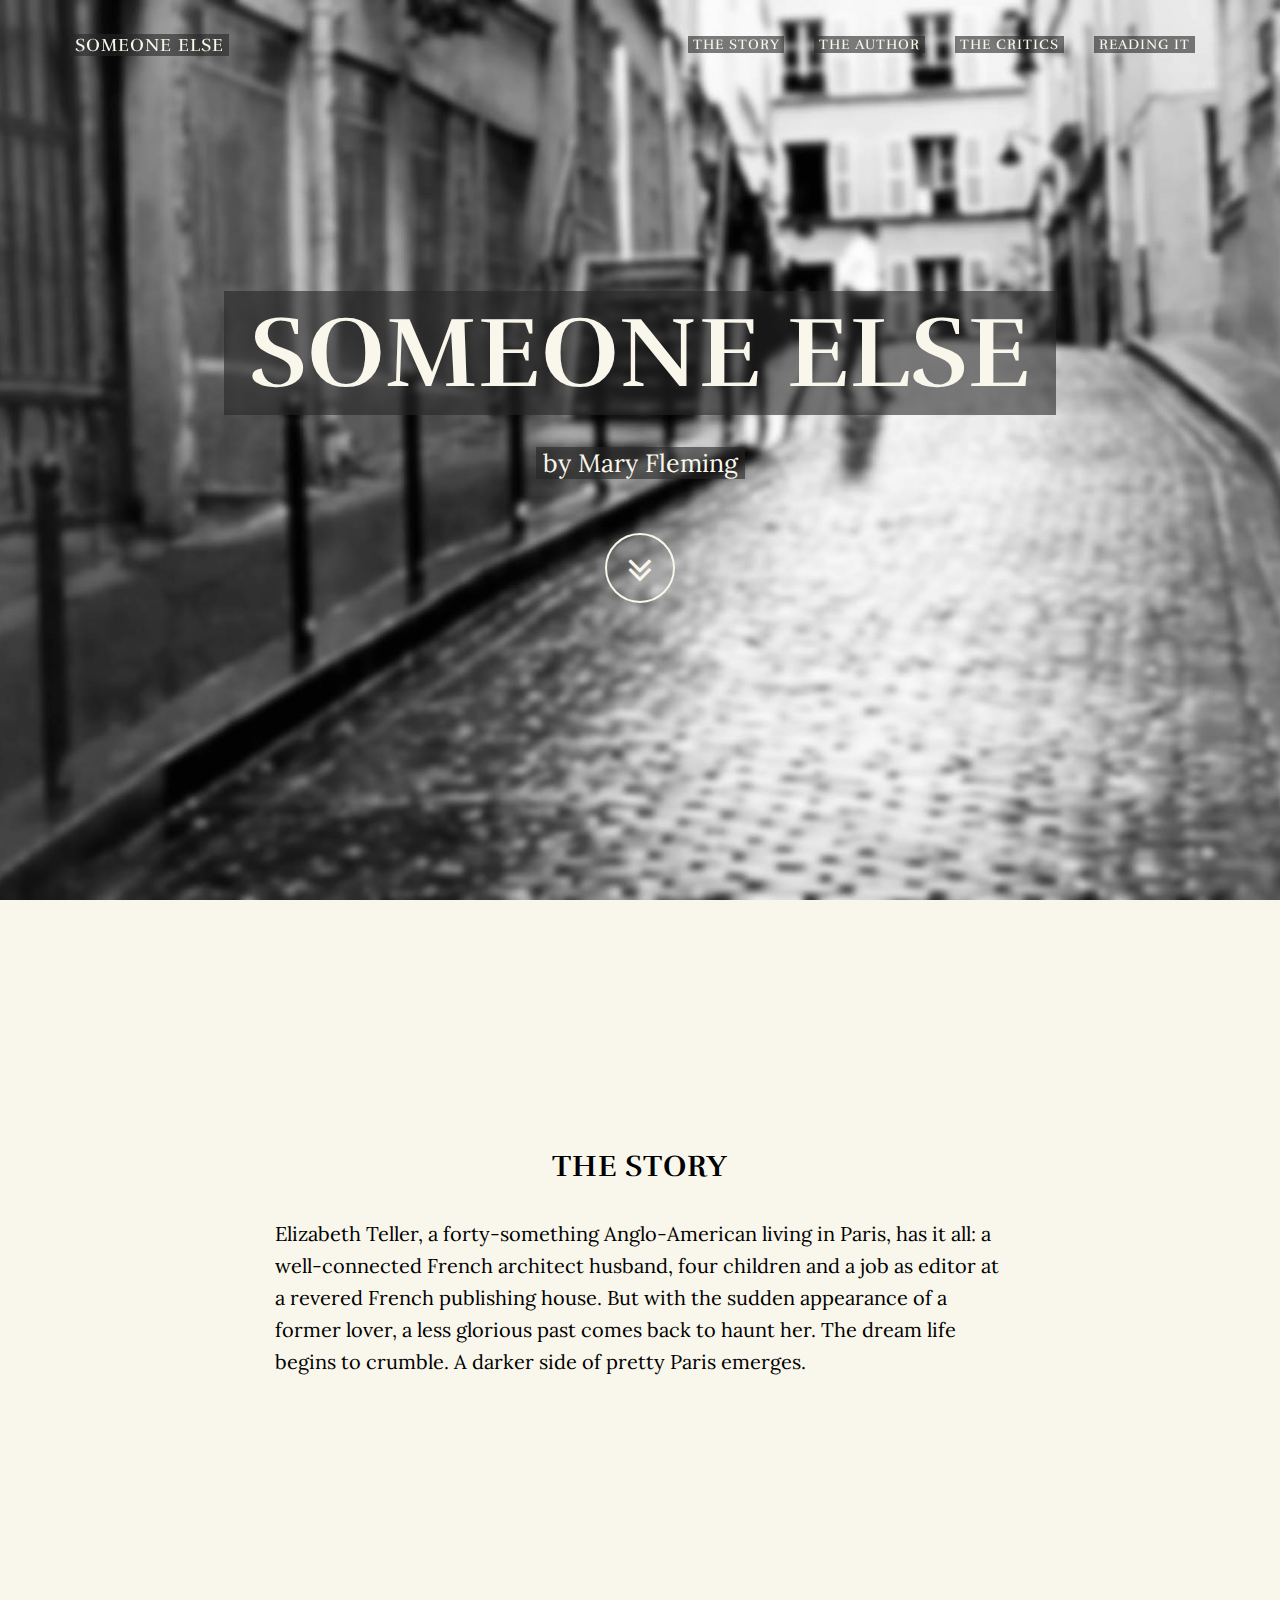
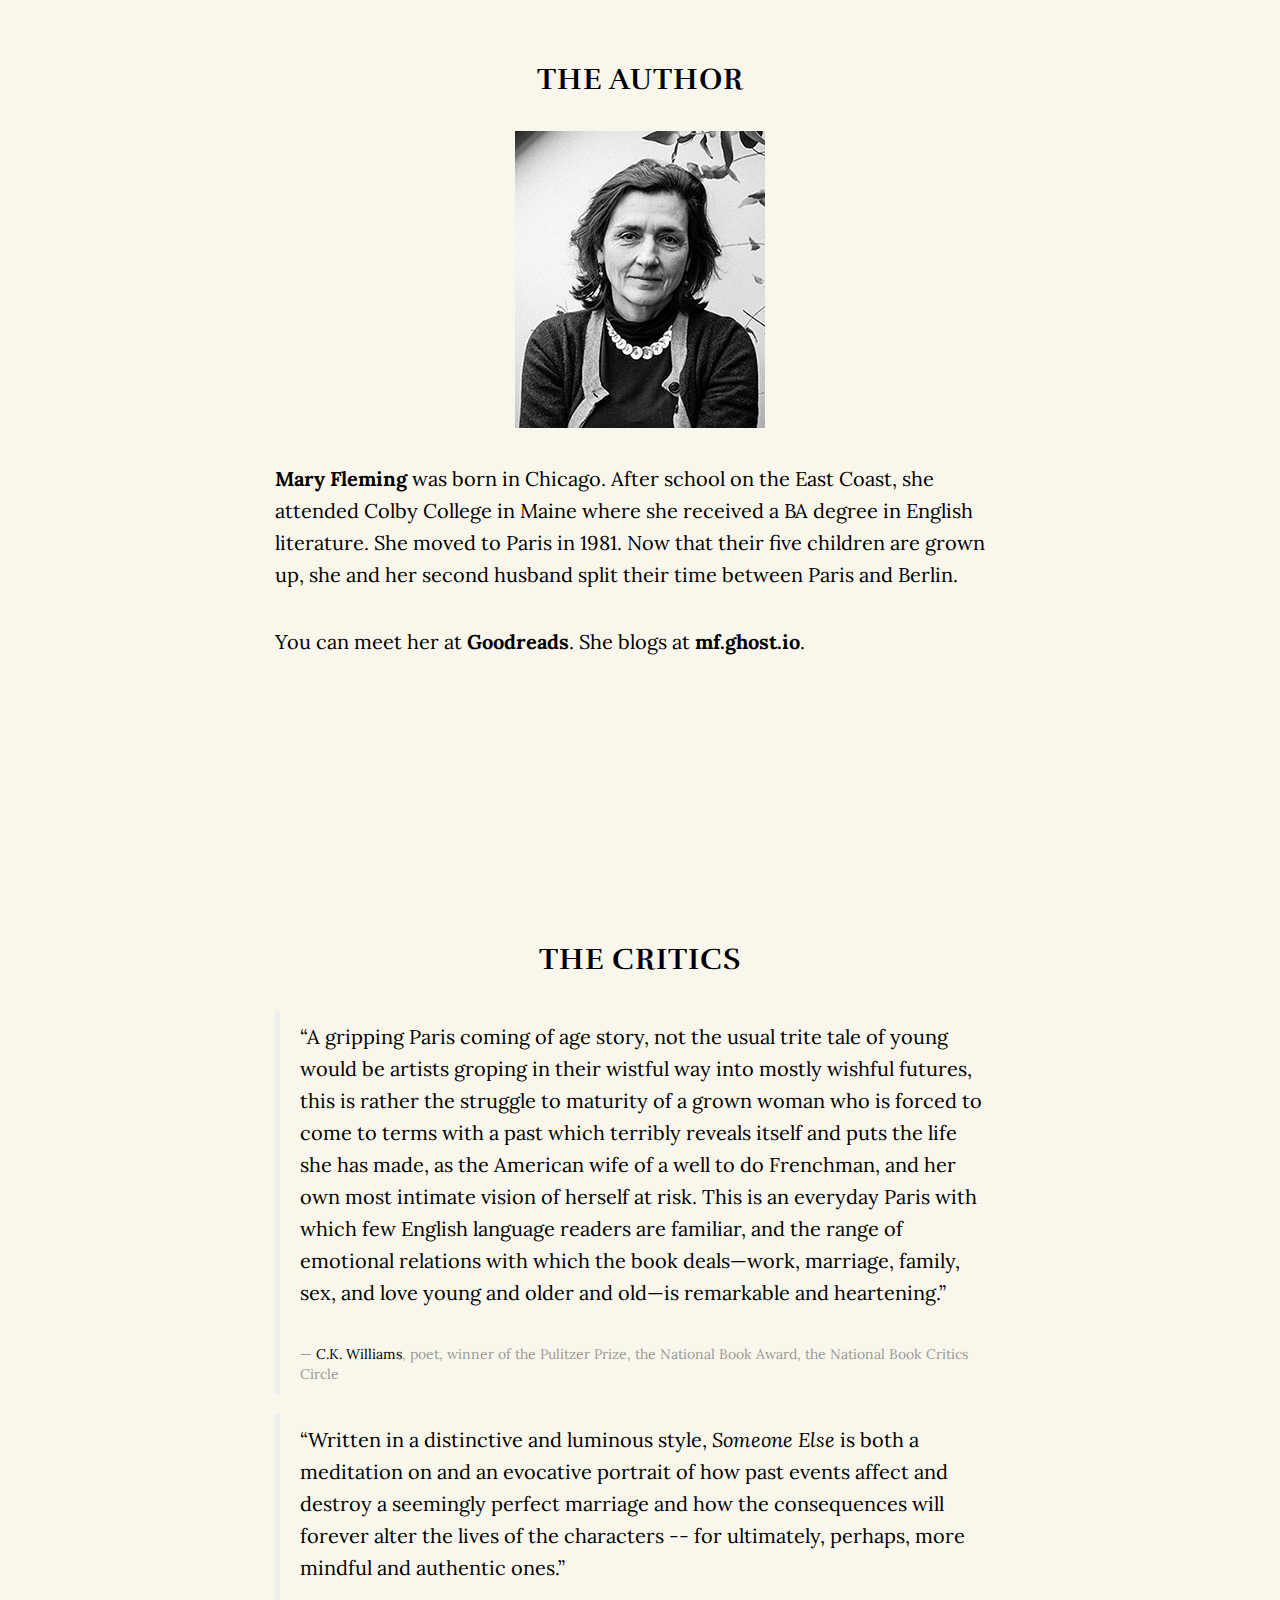
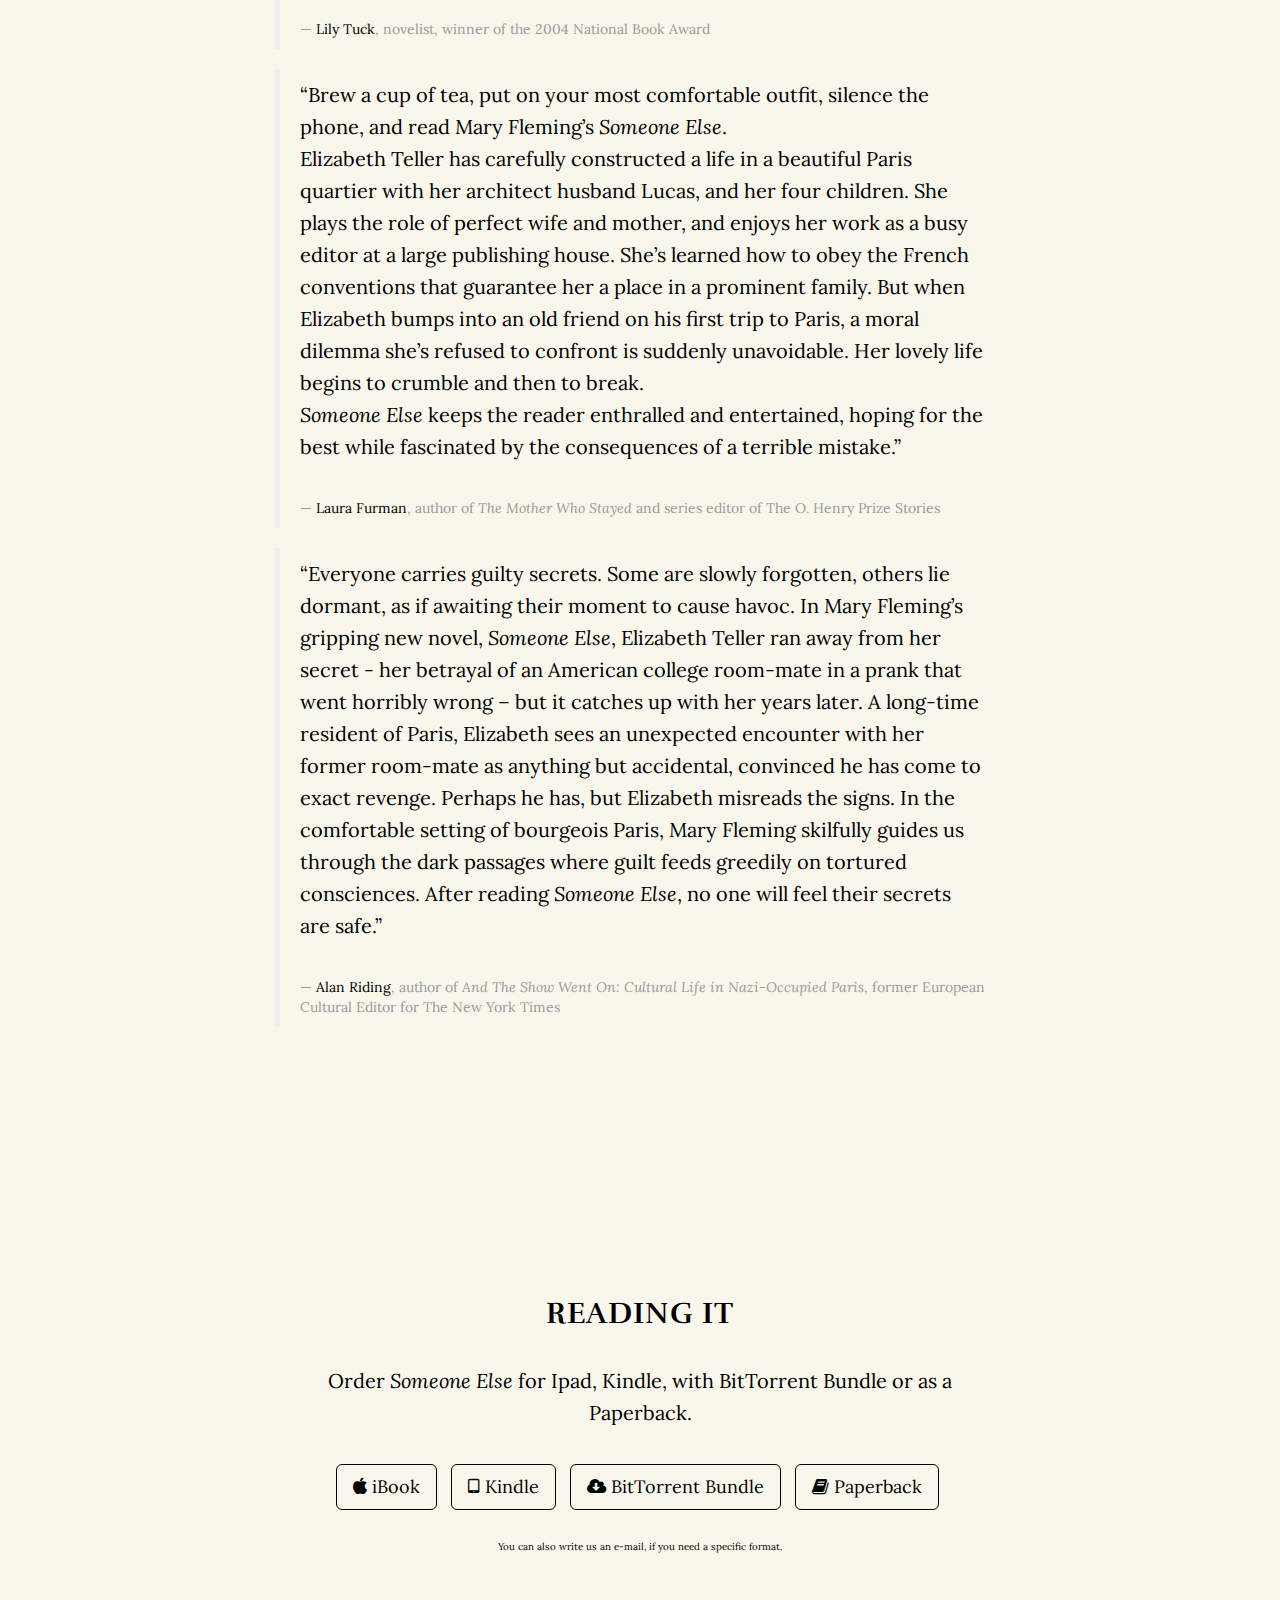
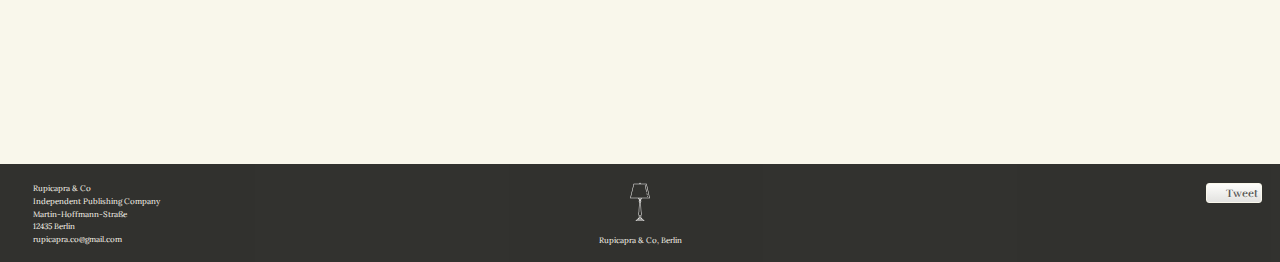
==== index.html @ 98192c8e "fb button right" ====
<!DOCTYPE html>
<html lang="en">

<head>
    <meta charset="utf-8">
    <meta name="viewport" content="width=device-width, initial-scale=1.0">
    <meta name="description" content="Mary Fleming's new novel Someone Else immerses the reader in the life of an Anglo-American society woman in Paris who gets haunted by her past. The book is available for Kindle, iBook and as a Paperback.">
    <meta name="author" content="Mary Fleming">
    <link rel="shortcut icon" href="https://rupicapra-co.github.io/favicon.ico" />
    <link rel="author" href="https://plus.google.com/u/3/118072201640824119494" />
    <meta property="og:title" content="Mary Fleming's new novel Someone Else">
    <meta property="og:type" content="website">
    <meta property="og:image" content="https://rupicapra-co.github.io/someoneelse/img/cover_small.jpg">
    <meta property="og:url" content="https://rupicapra-co.github.io/someoneelse/">
    <meta property="og:description" content="Mary Fleming's new novel is out now. ⋅ Synopsis: Elizabeth Teller, a forty-something Anglo-American living in Paris, has it all: a well-connected French architect husband, four children and a job as editor at a revered French publishing house. But with the sudden appearance of a former lover, a less glorious past comes back to haunt her. The dream life begins to crumble. A darker side of pretty Paris emerges. ⋅ Available for Kindle, iBook and as a Paperback.">
    <meta name="twitter:card" content="summary_large_image">
	<meta name="twitter:site" content="@rupicapra_co">
	<meta name="twitter:creator" content="@maryfleming_">
	<meta name="twitter:title" content="Mary Fleming's new novel Someone Else">
	<meta name="twitter:description" content="Mary Fleming's new novel is out now. ⋅ Synopsis: Elizabeth Teller, a forty-something Anglo-American living in Paris, has it all: a well-connected French architect husband, four children and a job as editor at a revered French publishing house. But with the sudden appearance of a former lover, a less glorious past comes back to haunt her. The dream life begins to crumble. A darker side of pretty Paris emerges. ⋅ Available for Kindle, iBook and as a Paperback.">
	<meta name="twitter:image:src" content="https://rupicapra-co.github.io/someoneelse/img/cover_small.jpg">


    <title>Someone Else - Mary Fleming</title>

    <!-- Bootstrap Core CSS -->
    <link href="css/bootstrap.min.css" rel='stylesheet' type="text/css">
    <!-- ****** faviconit.com favicons ****** -->
    <link rel="shortcut icon" href="/favicon.ico">
    <link rel="icon" sizes="16x16 32x32 64x64" href="/favicon.ico">
    <link rel="icon" type="image/png" sizes="196x196" href="/favicon-196.png">
    <link rel="icon" type="image/png" sizes="160x160" href="/favicon-160.png">
    <link rel="icon" type="image/png" sizes="96x96" href="/favicon-96.png">
    <link rel="icon" type="image/png" sizes="64x64" href="/favicon-64.png">
    <link rel="icon" type="image/png" sizes="32x32" href="/favicon-32.png">
    <link rel="icon" type="image/png" sizes="16x16" href="/favicon-16.png">
    <link rel="apple-touch-icon" sizes="152x152" href="/favicon-152.png">
    <link rel="apple-touch-icon" sizes="144x144" href="/favicon-144.png">
    <link rel="apple-touch-icon" sizes="120x120" href="/favicon-120.png">
    <link rel="apple-touch-icon" sizes="114x114" href="/favicon-114.png">
    <link rel="apple-touch-icon" sizes="76x76" href="/favicon-76.png">
    <link rel="apple-touch-icon" sizes="72x72" href="/favicon-72.png">
    <link rel="apple-touch-icon" href="/favicon-57.png">
    <meta name="msapplication-TileColor" content="#FFFFFF">
    <meta name="msapplication-TileImage" content="/favicon-144.png">
    <meta name="msapplication-config" content="/browserconfig.xml">
    <!-- ****** faviconit.com favicons ****** -->
    <!--<link href="https://netdna.bootstrapcdn.com/bootstrap/3.0.3/css/bootstrap.min.css" rel="stylesheet" type="text/css">-->

    <!-- Fonts -->
    <link href="https://netdna.bootstrapcdn.com/font-awesome/4.0.3/css/font-awesome.min.css" rel="stylesheet" type="text/css">
    <link href='//fonts.googleapis.com/css?family=Rufina:400,700' rel='stylesheet' type='text/css'>
    <link href='//fonts.googleapis.com/css?family=Lora:400,700,400italic' rel='stylesheet' type='text/css'>

    <!-- Custom Theme CSS -->
    <link href="css/grayscale.css" rel="stylesheet">

</head>

<body id="page-top" data-spy="scroll" data-target=".navbar-custom">
<script>(function(d, s, id) {
  var js, fjs = d.getElementsByTagName(s)[0];
  if (d.getElementById(id)) return;
  js = d.createElement(s); js.id = id;
  js.src = "//connect.facebook.net/en_US/sdk.js#xfbml=1&version=v2.0";
  fjs.parentNode.insertBefore(js, fjs);
}(document, 'script', 'facebook-jssdk'));</script>

    <nav class="navbar navbar-custom navbar-fixed-top" role="navigation">

        <div class="container">
            <div class="navbar-header page-scroll">
                <button type="button" class="navbar-toggle" data-toggle="collapse" data-target=".navbar-main-collapse">
                    <i class="fa fa-bars"></i>
                </button>
                <a class="navbar-brand" href="#page-top">
                    <span class="visible">&nbsp;<span class="light">Someone Else</span>&nbsp;</span>
                </a>
            </div>

            <!-- Collect the nav links, forms, and other content for toggling -->
            <div class="collapse navbar-collapse navbar-right navbar-main-collapse">
                <ul class="nav navbar-nav">
                    <!-- Hidden li included to remove active class from about link when scrolled up past about section -->
                    <li class="hidden">
                        <a href="#page-top"></a>
                    </li>
                    <li class="page-scroll">
                        <a href="#about"><span class="visible">&nbsp;The Story&nbsp;</span></a>
                    </li>
                    <li class="page-scroll">
                        <a href="#author"><span class="visible">&nbsp;The Author&nbsp;</span></a>
                    </li>
                    <li class="page-scroll">
                        <a href="#download"><span class="visible">&nbsp;The Critics&nbsp;</span></a>
                    </li>
                    <li class="page-scroll">
                        <a href="#contact"><span class="visible">&nbsp;Reading it&nbsp;</span></a>
                    </li>
                </ul>
            </div>
            <!-- /.navbar-collapse -->
        </div>
        <!-- /.container -->
    </nav>

    <section class="intro">
        <div class="intro-body">
            <div class="container">
                <div class="row">
                    <div class="col-md-10 col-md-offset-1">
                        <h1><span class="brand-heading">&nbsp;Someone Else&nbsp;</span></h1>
                        <p><span class="intro-text">&nbsp;by Mary Fleming&nbsp;</span></p>
                        <div class="page-scroll">
                            <a href="#about" class="btn btn-circle">
                                <i class="fa fa-angle-double-down animated"></i>
                            </a>
                        </div>
                    </div>
                </div>
            </div>
        </div>
    </section>

    <section id="about" class="container content-section text-center">
        <div class="row">
            <div class="col-lg-8 col-lg-offset-2">
                <h2>The Story</h2>
                <p class="textblock">Elizabeth Teller, a forty-something Anglo-American living in Paris, has it all: a well-connected French architect husband, four children and a job as editor at a revered French publishing house. But with the sudden appearance of a former lover, a less glorious past comes back to haunt her. The dream life begins to crumble. A darker side of pretty Paris emerges.</p>
            </div>
        </div>
    </section>


     <section id="author" class="container content-section text-center">
        <div class="row">
            <div class="col-lg-8 col-lg-offset-2">
                <h2>The Author</h2>
            </div>
            <div class="col-lg-12">     
                <span><img src="img/mfleming.jpg" alt="Mary Fleming" class="img-responsive center-block" /></span>
            </div>
            <div class="col-lg-8 col-lg-offset-2">
                <p class="textblock"><strong><a href="http://mf.ghost.io" target="_blank">Mary Fleming</a></strong> was born in Chicago. After school on the East Coast, she attended Colby College in Maine where she received a BA degree in English literature. She moved to Paris in 1981. Now that their five children are grown up, she and her second husband split their time between Paris and Berlin.</p>

                <p class="textblock">You can meet her at <strong><a href="https://www.goodreads.com/maryfleming" target="_blank">Goodreads</a></strong>. She blogs at <strong><a href="http://mf.ghost.io" target="_blank">mf.ghost.io</a></strong>.</p>
            </div>
        </div>
    </section>

    <section id="download" class="content-section text-center">
        <div class="row">
            <div class="container">
                <div class="col-lg-8 col-lg-offset-2">
                    <h2>The Critics</h2>
                    <blockquote><p>“A gripping Paris coming of age story, not the usual trite tale of young would be artists groping in their wistful way into mostly wishful futures, this is rather the struggle to maturity of a grown woman who is forced to come to terms with a past which terribly reveals itself and puts the life she has made, as the American wife of a well to do Frenchman, and her own most intimate vision of herself at risk. This is an everyday Paris with which few English language readers are familiar, and the range of emotional relations with which the book deals—work, marriage, family, sex, and love young and older and old—is remarkable and heartening.”</p>
                    <footer><a href="https://en.wikipedia.org/wiki/C._K._Williams" target="_blank">C.K. Williams</a>, poet, winner of the Pulitzer Prize, the National Book Award, the National Book Critics Circle</footer></blockquote>
                    <blockquote><p>“Written in a distinctive and luminous style, <em>Someone Else</em> is both a meditation on and an evocative portrait of how past events affect and destroy a seemingly perfect marriage and how the consequences will forever alter the lives of the characters -- for ultimately, perhaps, more mindful and authentic ones.”</p>
                    <footer><a href="https://en.wikipedia.org/wiki/Lily_Tuck" target="_blank">Lily Tuck</a>, novelist, winner of the 2004 National Book Award</footer></blockquote>
                    <blockquote><p>“Brew a cup of tea, put on your most comfortable outfit, silence the phone, and read Mary Fleming’s <em>Someone Else</em>.<br />Elizabeth Teller has carefully constructed a life in a beautiful Paris quartier with her architect husband Lucas, and her four children. She plays the role of perfect wife and mother, and enjoys her work as a busy editor at a large publishing house. She’s learned how to obey the French conventions that guarantee her a place in a prominent family. But when Elizabeth bumps into an old friend on his first trip to Paris, a moral dilemma she’s refused to confront is suddenly unavoidable. Her lovely life begins to crumble and then to break.<br /><em>Someone Else</em> keeps the reader enthralled and entertained, hoping for the best while fascinated by the consequences of a terrible mistake.”</p>
                    <footer><a href="https://en.wikipedia.org/wiki/Laura_Furman" target="_blank">Laura Furman</a>, author of <em>The Mother Who Stayed</em> and series editor of The O. Henry Prize Stories</footer></blockquote>
                    <blockquote><p>“Everyone carries guilty secrets. Some are slowly forgotten, others lie dormant, as if awaiting their moment to cause havoc. In Mary Fleming’s gripping new novel, <em>Someone Else</em>, Elizabeth Teller ran away from her secret - her betrayal of an American college room-mate in a prank that went horribly wrong – but it catches up with her years later. A long-time resident of Paris, Elizabeth sees an unexpected encounter with her former room-mate as anything but accidental, convinced he has come to exact revenge. Perhaps he has, but Elizabeth misreads the signs. In the comfortable setting of bourgeois Paris, Mary Fleming skilfully guides us through the dark passages where guilt feeds greedily on tortured consciences. After reading <em>Someone Else</em>, no one will feel their secrets are safe.”</p>
                    <footer><a href="https://en.wikipedia.org/wiki/Alan_Riding" target="_blank">Alan Riding</a>, author of <em>And The Show Went On: Cultural Life in Nazi-Occupied Paris</em>, former European Cultural Editor for The New York Times</footer></blockquote>
                </div>
            </div>
        </div>
    </section>

    <section id="contact" class="container content-section text-center">
        <div class="row">
            <div class="col-lg-8 col-lg-offset-2">
                <h2>Reading it</h2>
                <p>Order <em>Someone Else</em> for Ipad, Kindle, with BitTorrent Bundle or as a Paperback.</p>
                <ul class="list-inline banner-social-buttons">
                    <li><a href="https://itunes.apple.com/us/book/someone-else/id922506334?mt=11&uo=4" target="itunes_store" class="btn btn-default btn-lg"> <span class="network-name"><i class="fa fa-apple"></i> iBook</span></a>
                    </li>
                    <li><a href="http://www.amazon.com/Someone-Else-Mary-Fleming-ebook/dp/B00N9V1XYY/ref=sr_1_1?ie=UTF8&qid=1409916215&sr=8-1&keywords=someone+else+fleming" target="_blank" class="btn btn-default btn-lg"><i class="fa fa-tablet"></i> <span class="network-name">Kindle</span></a>
                    </li>
                    <li><a href="https://bundles.bittorrent.com/bundles/someoneelse" target="_blank" class="btn btn-default btn-lg"><i class="fa fa-cloud-download"></i></i> <span class="network-name"> BitTorrent Bundle</span></a>
                    </li>
                    <li><a href="http://amzn.com/099602901X" target="_blank" class="btn btn-default btn-lg"><i class="fa fa-book"></i> <span class="network-name"> Paperback</span></a>
                    </li>
                    
                </ul>
                <br>
                <footer>You can also write us an <a href="mailto:rupicapra.co@gmail.com">e-mail</a>, if you need a specific format.
                </footer>
            </div>
        </div>
    </section>
    <section id="footer" class="text-center">
            <div class="row">
                <div class="col-lg-3 col-md-4 col-sm-4 col-xs-12">
                <p class="footer-text address">Rupicapra & Co <br> Independent Publishing Company <br> Martin-Hoffmann-Straße <br> 12435 Berlin <br> <a href="mailto:rupicapra.co@gmail.com">rupicapra.co@gmail.com</a></p>
                </div>
                <div class="col-lg-6 col-md-4 col-sm-4 col-xs-12">
                    <span><a class="footer-logo" href="https://twitter.com/rupicapra_co"><p class="footer-text"><img src="img/rupicapra.svg" alt="Mary Fleming" class="img-responsive center-block logo-style" /><br>Rupicapra & Co, Berlin</p></a></span>
                    
                </div>
                <div class="col-lg-3 col-md-4 cold-sm-4 col-xs-12 sharing">
                <a href="https://twitter.com/share" class="twitter-share-button" data-url="https://rupicapra-co.github.io/someoneelse/" data-text="&quot;Someone Else&quot; - Mary Fleming's new novel is out. Go read it, I warmly recommend it" data-via="maryfleming_" data-size="medium">Tweet</a>
                </div>
                <div class="fb-share-button" data-href="https://rupicapra-co.github.io/someoneelse/"></div>
                <div id="fb-root"></div>
            </div>
        </div>
    </section>

    <!-- Core JavaScript Files -->
    <script>!function(d,s,id){var js,fjs=d.getElementsByTagName(s)[0],p=/^http:/.test(d.location)?'http':'https';if(!d.getElementById(id)){js=d.createElement(s);js.id=id;js.src=p+'://platform.twitter.com/widgets.js';fjs.parentNode.insertBefore(js,fjs);}}(document, 'script', 'twitter-wjs');</script>
    <script src="js/jquery-1.10.2.js"></script>
    <script src="js/bootstrap.min.js"></script>
    <script src="js/jquery.easing.1.3.js"></script>

    <!-- Custom Theme JavaScript -->
    <script src="js/grayscale.js"></script>

</body>

</html>
---- css/grayscale.css ----
body {
    width: 100%;
    height: 100%;
    font-family: 'Lora',serif;
    /*color: #fff;
    background-color: #1e2222;*/
    background-color: #f9f7eb;
    color: #000;
}

html {
    width: 100%;
    height: 100%;
}

h1,
h2,
h3,
h4,
h5,
h6 {
    margin: 0 0 35px;
    text-transform: uppercase;
    font-family: 'Rufina', serif;
    font-weight: 700;
    letter-spacing: 1px;
}

p {
    margin: 0 0 25px;
    font-size: 18px;
    line-height: 1.5;
}

@media(min-width:767px) {
    p {
        margin: 0 0 35px;
        font-size: 20px;
        line-height: 1.6;
    }
}

a {
    color: #000;
    -webkit-transition: all .2s ease-in-out;
    -moz-transition: all .2s ease-in-out;
    transition: all .2s ease-in-out;
}

a:hover,
a:focus {
    text-decoration: none;
    color: #878787;
}

.light {
    font-weight: 400;
}

.navbar {
    margin-bottom: 0;
    border-bottom: 1px solid rgba(255,255,255,.3);
    text-transform: uppercase;
    font-family: 'Rufina',serif;
    background-color: #000;
}

.navbar-brand {
    font-weight: 700;
}

.navbar-brand:focus {
    outline: 0;
}

.navbar-custom a {
    color: #f9f7eb;
}

.navbar-custom .nav li a {
    -webkit-transition: background .3s ease-in-out;
    -moz-transition: background .3s ease-in-out;
    transition: background .3s ease-in-out;
}

.navbar-custom .nav li a:hover,
.navbar-custom .nav li a:focus,
.navbar-custom .nav li.active {
    outline: 0;
    background-color: rgba(255,255,255,.2);
}

.navbar-toggle {
    padding: 4px 6px;
    font-size: 16px;
    color: #f9f7eb;
}

.navbar-toggle:focus,
.navbar-toggle:active {
    outline: 0;
}

@media(min-width:767px) {
    .navbar {
        padding: 20px 0;
        border-bottom: 0;
        letter-spacing: 1px;
        background: 0 0;
        -webkit-transition: background .5s ease-in-out,padding .5s ease-in-out;
        -moz-transition: background .5s ease-in-out,padding .5s ease-in-out;
        transition: background .5s ease-in-out,padding .5s ease-in-out;
    }

    .top-nav-collapse {
        padding: 0;
        background-color: #000;
    }

    .navbar-custom.top-nav-collapse {
        border-bottom: 1px solid rgba(255,255,255,.2);
    }
}

.intro {
    display: table;
    width: 100%;
    height: auto;
    padding: 100px 0;
    text-align: center;
    color: #f9f7eb;
    background: url(../img/poster_cover_standard.jpg) no-repeat bottom center scroll;
    background-color: #1e2222;
    -webkit-background-size: cover;
    -moz-background-size: cover;
    background-size: cover;
    -o-background-size: cover;
}

.intro-body {
    display: table-cell;
    vertical-align: middle;
}

.brand-heading {
    font-size: 40px;
    background-color: rgba(38,38,38,.6);
}

.intro-text {
    font-size: 18px;
    background-color: rgba(38,38,38,.6);

}

.visible {
    background-color: rgba(38,38,38,.6);
}

@media(min-width:767px) {
    .intro {
        height: 100%;
        padding: 0;
    }

    .brand-heading {
        font-size: 100px;
    }

    .intro-text {
        font-size: 25px;
    }
}

.btn-circle {
    width: 70px;
    height: 70px;
    margin-top: 15px;
    padding: 7px 16px;
    border: 2px solid #f9f7eb;
    border-radius: 35px;
    font-size: 40px;
    color: #f9f7eb;
    background: 0 0;
    -webkit-transition: background .3s ease-in-out;
    -moz-transition: background .3s ease-in-out;
    transition: background .3s ease-in-out;
}

.btn-circle:hover,
.btn-circle:focus {
    outline: 0;
    color: #f9f7eb;
    background: rgba(255,255,255,.1);
}

.page-scroll .btn-circle i.animated {
    -webkit-transition-property: -webkit-transform;
    -webkit-transition-duration: 1s;
    -moz-transition-property: -moz-transform;
    -moz-transition-duration: 1s;
}

.page-scroll .btn-circle:hover i.animated {
    -webkit-animation-name: pulse;
    -moz-animation-name: pulse;
    -webkit-animation-duration: 1.5s;
    -moz-animation-duration: 1.5s;
    -webkit-animation-iteration-count: infinite;
    -moz-animation-iteration-count: infinite;
    -webkit-animation-timing-function: linear;
    -moz-animation-timing-function: linear;
}

@-webkit-keyframes pulse {    
    0 {
        -webkit-transform: scale(1);
        transform: scale(1);
    }

    50% {
        -webkit-transform: scale(1.2);
        transform: scale(1.2);
    }

    100% {
        -webkit-transform: scale(1);
        transform: scale(1);
    }
}

@-moz-keyframes pulse {    
    0 {
        -moz-transform: scale(1);
        transform: scale(1);
    }

    50% {
        -moz-transform: scale(1.2);
        transform: scale(1.2);
    }

    100% {
        -moz-transform: scale(1);
        transform: scale(1);
    }
}

.content-section {
    padding-top: 100px;
}

.download-section {
    width: 100%;
    padding: 50px 0;
    color: #f9f7eb;
    background: url(../img/downloads-bg.jpg) no-repeat center center scroll;
    background-color: #1e2222;
    -webkit-background-size: cover;
    -moz-background-size: cover;
    background-size: cover;
    -o-background-size: cover;
}

#map {
    width: 100%;
    height: 200px;
    margin-top: 100px;
}

@media(min-width:767px) {
    .content-section {
        padding-top: 250px;
    }

    .download-section {
        padding: 100px 0;
    }

    #map {
        height: 400px;
        margin-top: 250px;
    }
}

.btn {
    font-family: Lora,serif;
    font-weight: 400;
    -webkit-transition: all .3s ease-in-out;
    -moz-transition: all .3s ease-in-out;
    transition: all .3s ease-in-out;
}

.btn-default {
    border: 1px solid #000;
    color: #000;
    background-color: transparent;
}

.btn-default:hover,
.btn-default:focus {
    border: 1px solid #878787;
    outline: 0;
    color: #878787;
    background-color: transparent;
}

.btn-huge {
    padding: 25px;
    font-size: 26px;
}

.banner-social-buttons {
    margin-top: 0;
}

@media(max-width:1199px) {
    ul.banner-social-buttons {
        margin-top: 15px;
    }
}

@media(max-width:767px) {
    ul.banner-social-buttons>li {
        display: block;
        margin-bottom: 20px;
        padding: 0;
    }

    ul.banner-social-buttons>li:last-child {
        margin-bottom: 0;
    }
}

::-moz-selection {
    text-shadow: none;
    background: #9b9b9b;
    background: rgba(38,38,38,.2);
}

::selection {
    text-shadow: none;
    background: #9b9b9b;
    background: rgba(38,38,38,.2);
}

img::selection {
    background: 0 0;
}

img::-moz-selection {
    background: 0 0;
}

body {
    webkit-tap-highlight-color: rgba(38,38,38,.2);
}

footer {
    font-size: 0.7em;
}

.author {
    text-align: center;
}

img {
    padding-bottom: 2.5em;
}

blockquote {
    text-align: left;
}

#contact {
    padding-bottom:15em; 
}

.textblock {
    text-align: left;
}

.row {
  margin-left: 0px;
  margin-right: 0px;
}

#footer {
    background-color: #000000;
    opacity: 0.8;
    /*color: #f9f7eb;*/
}

.footer-text {
    font-size: 8px;
    margin-bottom:15px;
    color:#f9f7eb;
}

.logo-style {
    padding-top: 18px;
    padding-bottom:0px;
}

.footer-logo
{
    color: #f9f7eb;
    -webkit-transition: all .2s ease-in-out;
    -moz-transition: all .2s ease-in-out;
    transition: all .2s ease-in-out;

}

a.twitter-share-button,
a.twitter-mention-button,
a.twitter-hashtag-button {
  display: inline-block;
  padding: 1px 3px 0 19px;
  border: #f9f7eb solid 1px;
  border-radius: 3px;
  background: url(img/bird.png) 2px 3px no-repeat;
  background: url(img/bird.png) 2px 3px no-repeat,
              -webkit-linear-gradient(#fff, #dedede);
  background: url(img/bird.png) 2px 3px no-repeat,
              linear-gradient(#fff, #dedede);
  background-size: 16px 13px, auto auto;
 
  /* Text */
    font: bold 11px/17px 'Rufina', serif;
  text-decoration: none;
  color: #333;
  text-shadow: 0 1px 0 rgba(255, 255, 255, .5);
  white-space: nowrap;
}
 
/* Color Highlight for keyboard navigation */
a.twitter-share-button:focus,
a.twitter-mention-button:focus,
a.twitter-hashtag-button:focus {
  outline: none;
  border-color: #0089cb;
}

.address {
    text-align: left;
    padding-top: 18px;
    padding-left: 18px;
}

.address a {
    color:#f9f7eb;
}

.sharing {
    padding-right: 18px;
    padding-top: 18px;
    text-align: right;

}

@media(max-width:1000px) {
    .sharing {
    text-align: center;    
}
    .address {
    text-align: center;
}
}
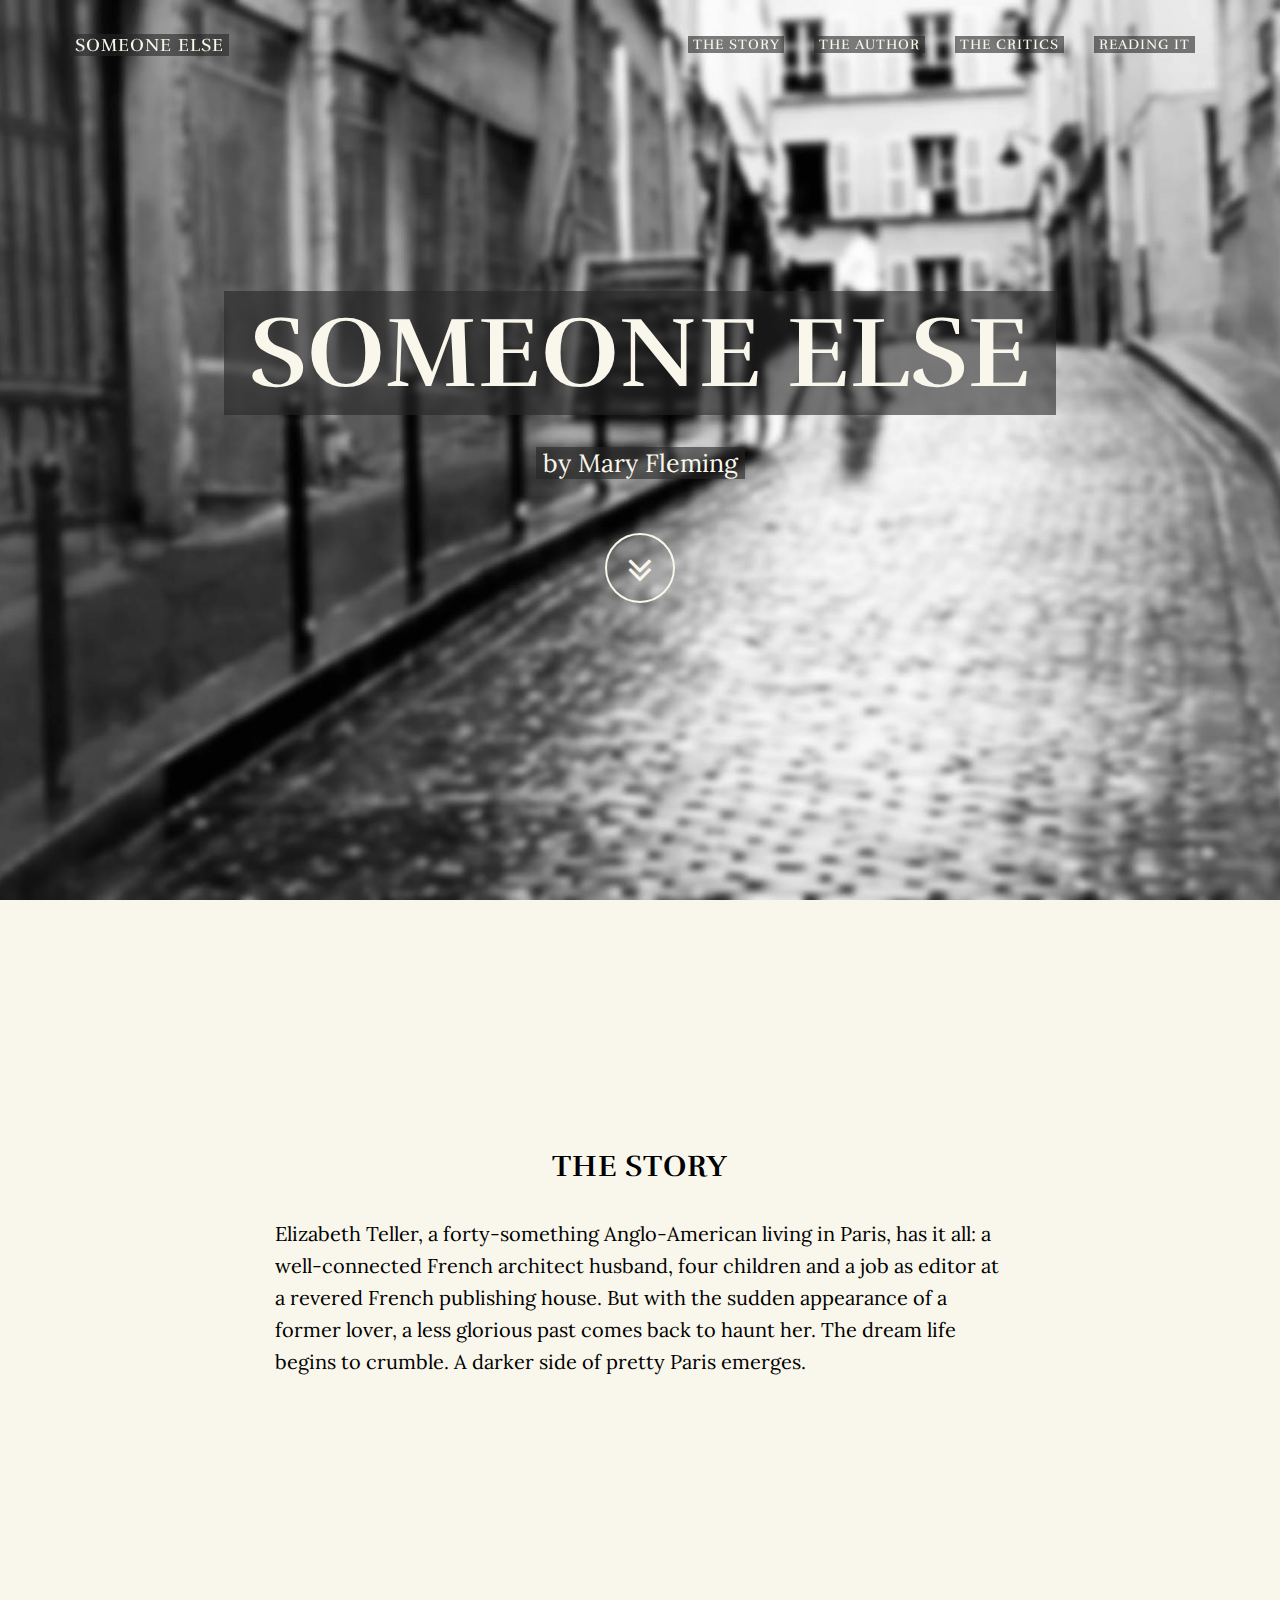
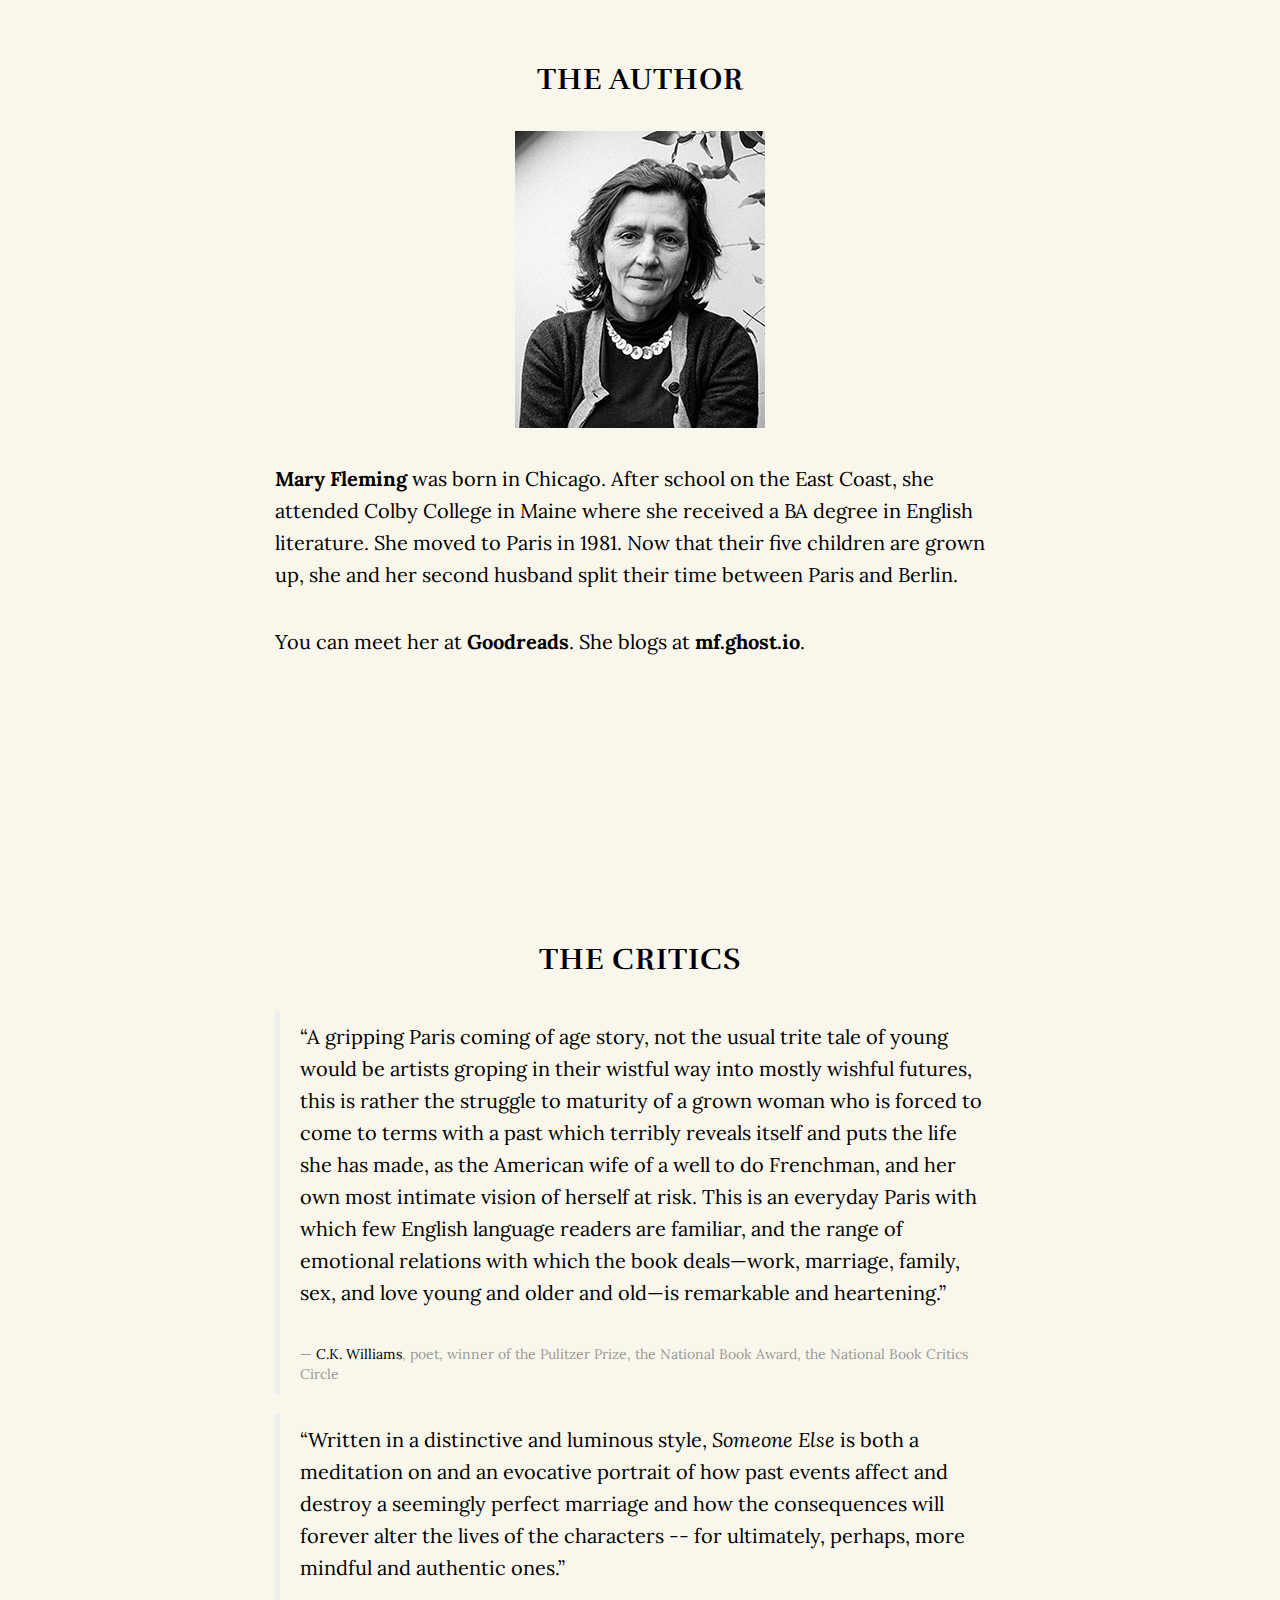
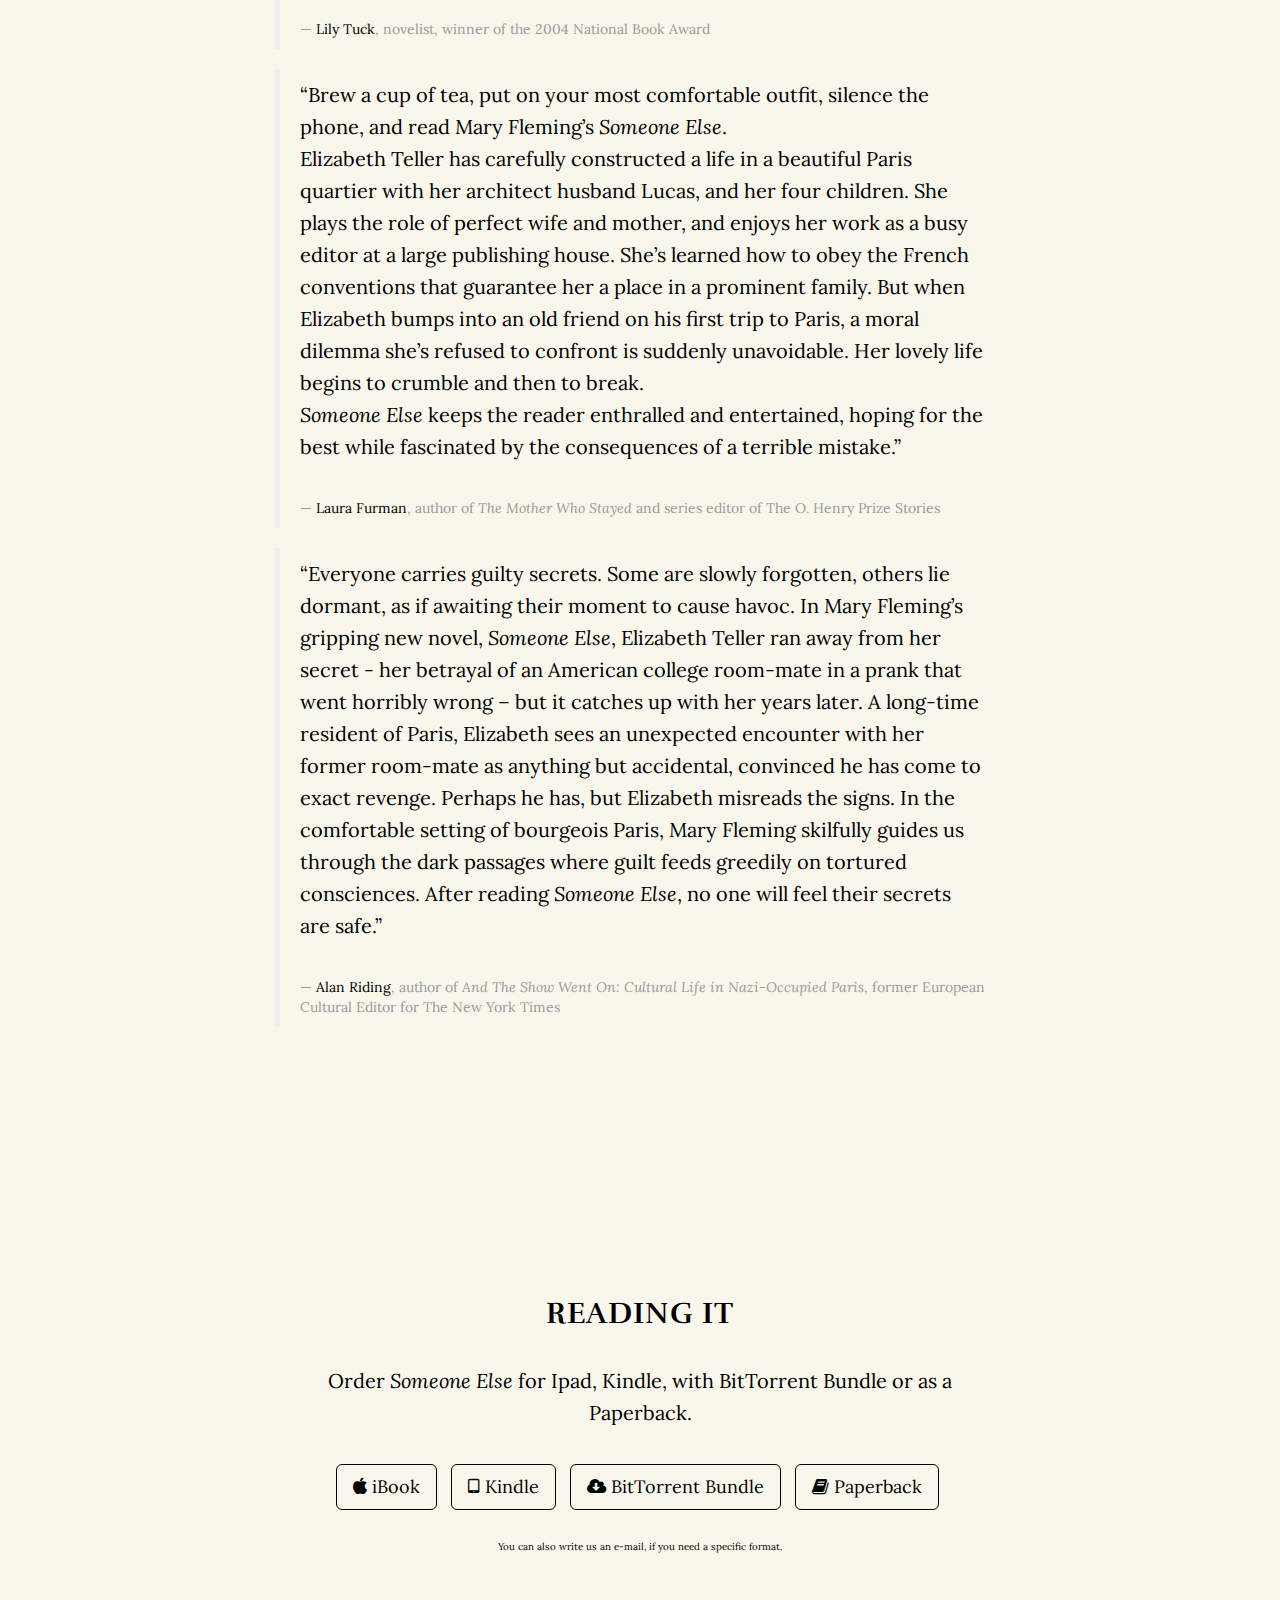
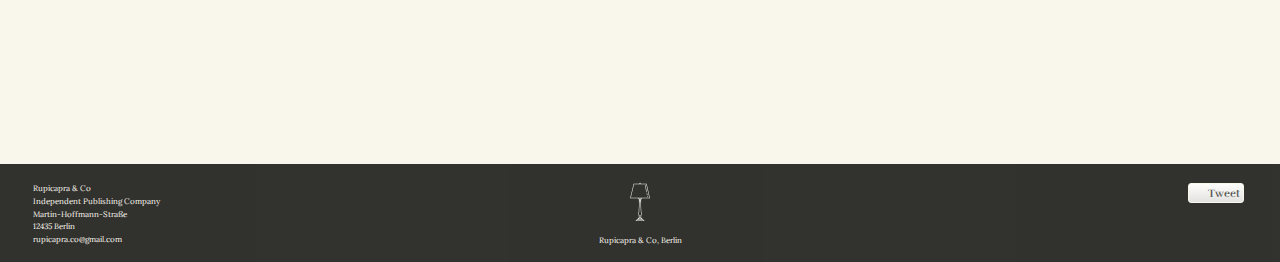
==== commit 760d850e: "tw/fb card cover" ====
--- a/index.html
+++ b/index.html
@@ -197,11 +197,10 @@
                     <span><a class="footer-logo" href="https://twitter.com/rupicapra_co"><p class="footer-text"><img src="img/rupicapra.svg" alt="Mary Fleming" class="img-responsive center-block logo-style" /><br>Rupicapra & Co, Berlin</p></a></span>
                     
                 </div>
-                <div class="col-lg-3 col-md-4 cold-sm-4 col-xs-12 sharing">
-                <a href="https://twitter.com/share" class="twitter-share-button" data-url="https://rupicapra-co.github.io/someoneelse/" data-text="&quot;Someone Else&quot; - Mary Fleming's new novel is out. Go read it, I warmly recommend it" data-via="maryfleming_" data-size="medium">Tweet</a>
-                </div>
+                <div class="col-lg-offset-2 col-lg-1 col-md-4 cold-sm-4 col-xs-12 sharing">
+                <a href="https://twitter.com/share" class="twitter-share-button" data-url="https://rupicapra-co.github.io/someoneelse/" data-text="&quot;Someone Else&quot; - Mary Fleming's new novel is out. Go read it, I warmly recommend it" data-via="maryfleming_" data-size="medium">Tweet</a><br>
                 <div class="fb-share-button" data-href="https://rupicapra-co.github.io/someoneelse/"></div>
-                <div id="fb-root"></div>
+                </div>
             </div>
         </div>
     </section>
--- a/css/grayscale.css
+++ b/css/grayscale.css
@@ -454,7 +454,8 @@
 .sharing {
     padding-right: 18px;
     padding-top: 18px;
-    text-align: right;
+    text-align:left;
+    padding-bottom:18px;
 
 }
 
